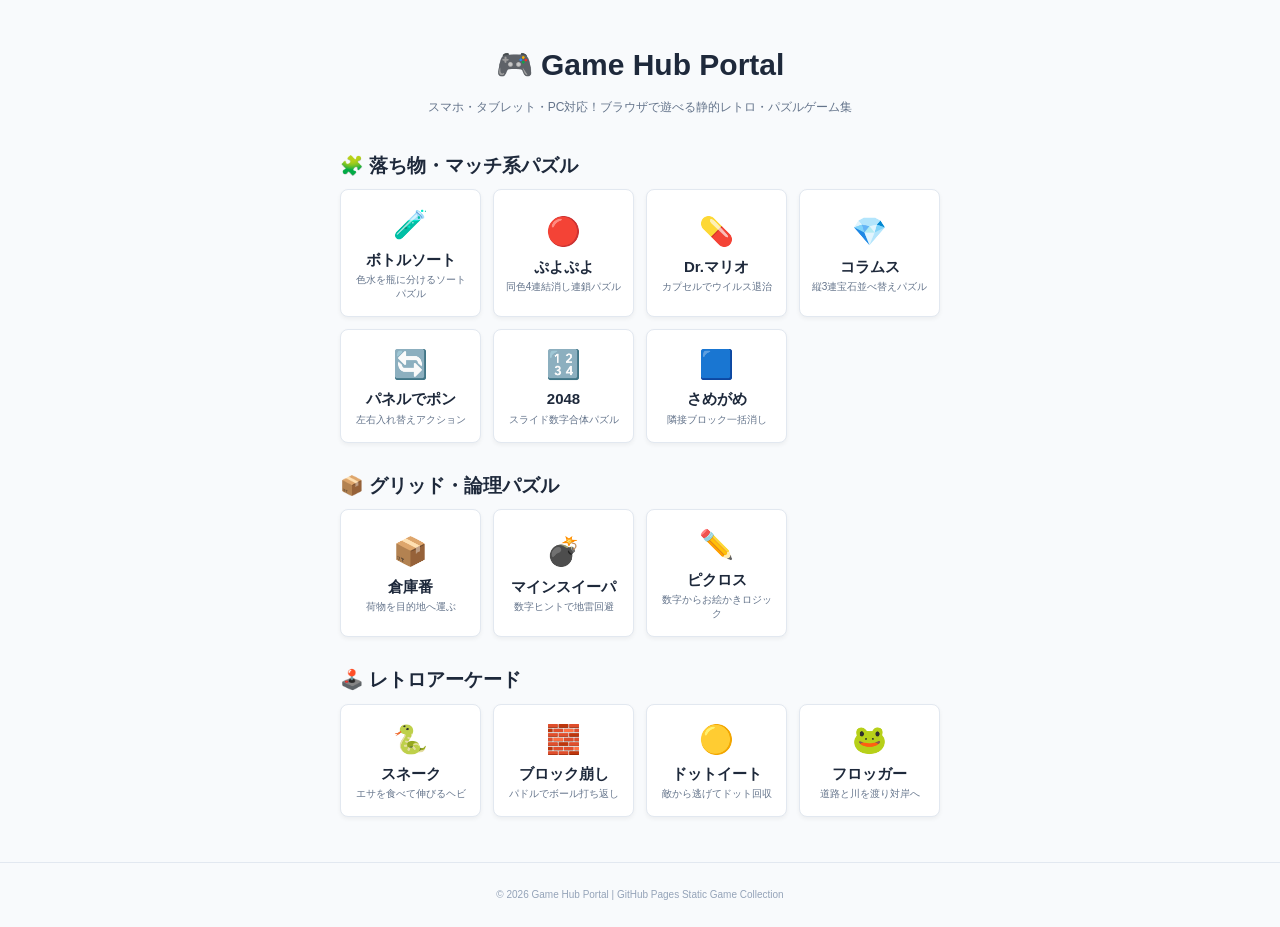
==== index.html @ 7e86e4aa "Initial commit: Mobile-responsive static game collection portal" ====
<!DOCTYPE html>
<html lang="ja">
<head>
  <meta charset="UTF-8">
  <meta name="viewport" content="width=device-width, minimum-scale=1.0">
  <title>Game Hub - レトロ・パズルゲーム集</title>
  <link rel="stylesheet" href="css/common.css">
  <style>
    .portal-header {
      text-align: center;
      padding: 2.0rem 0 1.0rem 0;
    }
    .category-section {
      margin-bottom: 3.0rem;
    }
    .game-grid {
      display: grid;
      grid-template-columns: repeat(auto-fill, minmax(140px, 1fr));
      gap: 1.2rem;
      margin-top: 1.0rem;
    }
    .game-card {
      background-color: var(--card-bg);
      border: 1px solid var(--card-border);
      border-radius: 0.8rem;
      padding: 1.5rem 1.0rem;
      text-align: center;
      text-decoration: none;
      color: var(--text-main);
      box-shadow: 0 2px 4px var(--shadow-color);
      display: flex;
      flex-direction: column;
      align-items: center;
      justify-content: center;
      transition: transform 0.2s ease, border-color 0.2s ease;
      min-height: 110px;
    }
    .game-card:active {
      transform: scale(0.96);
      border-color: var(--accent-color);
    }
    .game-icon {
      font-size: 2.8rem;
      margin-bottom: 0.5rem;
    }
    .game-name {
      font-size: 1.5rem;
      font-weight: 700;
      line-height: 1.3;
    }
    .game-desc {
      font-size: 1.0rem;
      color: var(--text-muted);
      margin-top: 0.4rem;
    }
  </style>
</head>
<body>

  <div class="container">
    <header class="portal-header">
      <h1 class="h1-title">🎮 Game Hub Portal</h1>
      <p class="description-s">スマホ・タブレット・PC対応！ブラウザで遊べる静的レトロ・パズルゲーム集</p>
    </header>

    <main>
      <!-- カテゴリー1: 落ち物・マッチ系パズル -->
      <section class="category-section">
        <h2 class="h2-heading">🧩 落ち物・マッチ系パズル</h2>
        <div class="game-grid">
          <a href="games/bottlegame/index.html" class="game-card">
            <div class="game-icon">🧪</div>
            <div class="game-name">ボトルソート</div>
            <div class="game-desc">色水を瓶に分けるソートパズル</div>
          </a>
          <a href="games/puyo/index.html" class="game-card">
            <div class="game-icon">🔴</div>
            <div class="game-name">ぷよぷよ</div>
            <div class="game-desc">同色4連結消し連鎖パズル</div>
          </a>
          <a href="games/drmario/index.html" class="game-card">
            <div class="game-icon">💊</div>
            <div class="game-name">Dr.マリオ</div>
            <div class="game-desc">カプセルでウイルス退治</div>
          </a>
          <a href="games/columns/index.html" class="game-card">
            <div class="game-icon">💎</div>
            <div class="game-name">コラムス</div>
            <div class="game-desc">縦3連宝石並べ替えパズル</div>
          </a>
          <a href="games/panepon/index.html" class="game-card">
            <div class="game-icon">🔄</div>
            <div class="game-name">パネルでポン</div>
            <div class="game-desc">左右入れ替えアクション</div>
          </a>
          <a href="games/game2048/index.html" class="game-card">
            <div class="game-icon">🔢</div>
            <div class="game-name">2048</div>
            <div class="game-desc">スライド数字合体パズル</div>
          </a>
          <a href="games/samegame/index.html" class="game-card">
            <div class="game-icon">🟦</div>
            <div class="game-name">さめがめ</div>
            <div class="game-desc">隣接ブロック一括消し</div>
          </a>
        </div>
      </section>

      <!-- カテゴリー2: グリッド・論理パズル -->
      <section class="category-section">
        <h2 class="h2-heading">📦 グリッド・論理パズル</h2>
        <div class="game-grid">
          <a href="games/soukoban/index.html" class="game-card">
            <div class="game-icon">📦</div>
            <div class="game-name">倉庫番</div>
            <div class="game-desc">荷物を目的地へ運ぶ</div>
          </a>
          <a href="games/minesweeper/index.html" class="game-card">
            <div class="game-icon">💣</div>
            <div class="game-name">マインスイーパ</div>
            <div class="game-desc">数字ヒントで地雷回避</div>
          </a>
          <a href="games/picross/index.html" class="game-card">
            <div class="game-icon">✏️</div>
            <div class="game-name">ピクロス</div>
            <div class="game-desc">数字からお絵かきロジック</div>
          </a>
        </div>
      </section>

      <!-- カテゴリー3: シンプル・レトロアーケード -->
      <section class="category-section">
        <h2 class="h2-heading">🕹️ レトロアーケード</h2>
        <div class="game-grid">
          <a href="games/snake/index.html" class="game-card">
            <div class="game-icon">🐍</div>
            <div class="game-name">スネーク</div>
            <div class="game-desc">エサを食べて伸びるヘビ</div>
          </a>
          <a href="games/breakout/index.html" class="game-card">
            <div class="game-icon">🧱</div>
            <div class="game-name">ブロック崩し</div>
            <div class="game-desc">パドルでボール打ち返し</div>
          </a>
          <a href="games/pacman/index.html" class="game-card">
            <div class="game-icon">🟡</div>
            <div class="game-name">ドットイート</div>
            <div class="game-desc">敵から逃げてドット回収</div>
          </a>
          <a href="games/frogger/index.html" class="game-card">
            <div class="game-icon">🐸</div>
            <div class="game-name">フロッガー</div>
            <div class="game-desc">道路と川を渡り対岸へ</div>
          </a>
        </div>
      </section>
    </main>
  </div>

  <footer id="game-footer"></footer>
  <script src="js/common.js"></script>
</body>
</html>
---- css/common.css ----
/* =========================================================
   common.css - スマホWebガイドライン準拠レスポンシブ共通CSS
   ========================================================= */

/* 1. フォントサイズの土台設定 (1.0rem = 10px 基準) */
html {
  font-size: 62.5%;
  box-sizing: border-box;
  -webkit-text-size-adjust: 100%;
}

*, *:before, *:after {
  box-sizing: inherit;
}

/* カラー変数（ライトモードデフォルト / ダークモード自動追従） */
:root {
  --bg-color: #f8fafc;
  --card-bg: #ffffff;
  --card-border: #e2e8f0;
  --text-main: #1e293b;
  --text-muted: #64748b;
  --text-detail: #94a3b8;
  --accent-color: #2563eb;
  --accent-hover: #1d4ed8;
  --accent-text: #ffffff;
  --header-bg: #ffffff;
  --header-border: #cbd5e1;
  --canvas-border: #3b82f6;
  --shadow-color: rgba(0, 0, 0, 0.05);
}

@media (prefers-color-scheme: dark) {
  :root {
    --bg-color: #121820;
    --card-bg: #1a202c;
    --card-border: #2d3748;
    --text-main: #f7fafc;
    --text-muted: #e2e8f0;
    --text-detail: #a0aec0;
    --accent-color: #3182ce;
    --accent-hover: #4299e1;
    --accent-text: #ffffff;
    --header-bg: #1a202c;
    --header-border: #2d3748;
    --canvas-border: #4299e1;
    --shadow-color: rgba(0, 0, 0, 0.3);
  }
}

/* 手動テーマ上書き用クラス（オプション） */
body.dark-mode {
  --bg-color: #121820;
  --card-bg: #1a202c;
  --card-border: #2d3748;
  --text-main: #f7fafc;
  --text-muted: #e2e8f0;
  --text-detail: #a0aec0;
  --accent-color: #3182ce;
  --accent-hover: #4299e1;
  --accent-text: #ffffff;
  --header-bg: #1a202c;
  --header-border: #2d3748;
  --canvas-border: #4299e1;
  --shadow-color: rgba(0, 0, 0, 0.3);
}

body.light-mode {
  --bg-color: #f8fafc;
  --card-bg: #ffffff;
  --card-border: #e2e8f0;
  --text-main: #1e293b;
  --text-muted: #64748b;
  --text-detail: #94a3b8;
  --accent-color: #2563eb;
  --accent-hover: #1d4ed8;
  --accent-text: #ffffff;
  --header-bg: #ffffff;
  --header-border: #cbd5e1;
  --canvas-border: #3b82f6;
  --shadow-color: rgba(0, 0, 0, 0.05);
}

body {
  margin: 0;
  padding: 0;
  background-color: var(--bg-color);
  color: var(--text-main);
  font-family: -apple-system, BlinkMacSystemFont, "Segoe UI", Roboto, "Helvetica Neue", Arial, sans-serif, "Apple Color Emoji", "Segoe UI Emoji";
  line-height: 1.4; /* ガイドライン準拠: 1.4〜1.7 */
  touch-action: manipulation; /* 連打・誤ズーム防止 */
  -webkit-user-select: none;  /* テキスト選択防止 */
  user-select: none;
  min-height: 100vh;
  display: flex;
  flex-direction: column;
}

/* 2. 左右余白 90% (画面幅見切れ防止) */
.container {
  width: 90%;
  max-width: 600px; /* スマホ閲覧基準、PC・タブレット表示時の過大拡大防止 */
  margin: 0 auto;
  padding: 1.5rem 0;
  flex: 1;
}

/* 3. フォントサイズのガイドライン統一ルール */
h1, .h1-title {
  font-size: 3.0rem; /* 30px / 太字 */
  font-weight: 700;
  line-height: 1.3;
  margin: 1.0rem 0 1.5rem 0;
  color: var(--text-main);
  text-align: center;
}

h2, .h2-heading {
  font-size: 1.9rem; /* 19px / 太字 */
  font-weight: 700;
  line-height: 1.4;
  margin: 1.5rem 0 1.0rem 0;
  color: var(--text-main);
}

p, .text-m, button, input {
  font-size: 1.5rem; /* 15px */
  line-height: 1.5;
}

.text-s, .description-s {
  font-size: 1.2rem; /* 12px */
  color: var(--text-muted);
  line-height: 1.4;
}

.text-ss, .info-ss {
  font-size: 1.0rem; /* 10px */
  color: var(--text-detail);
  line-height: 1.4;
}

/* ボタン共通スタイル */
.btn {
  display: inline-flex;
  align-items: center;
  justify-content: center;
  font-size: 1.5rem;
  font-weight: 600;
  padding: 0.8rem 1.6rem;
  border-radius: 0.6rem;
  background-color: var(--accent-color);
  color: var(--accent-text);
  border: none;
  cursor: pointer;
  text-decoration: none;
  transition: background-color 0.2s ease, transform 0.1s ease;
  min-height: 4.4rem; /* タッチ領域の標準サイズ (44px以上) */
  box-shadow: 0 2px 4px var(--shadow-color);
}

.btn:active {
  transform: scale(0.97);
  background-color: var(--accent-hover);
}

.btn-secondary {
  background-color: var(--card-bg);
  color: var(--text-main);
  border: 1px solid var(--card-border);
}

/* 共通ゲームヘッダー */
#game-header {
  width: 100%;
  background-color: var(--header-bg);
  border-bottom: 1px solid var(--header-border);
  padding: 1.0rem 5%;
  display: flex;
  align-items: center;
  justify-content: space-between;
  position: sticky;
  top: 0;
  z-index: 100;
  box-shadow: 0 2px 4px var(--shadow-color);
}

#game-header .header-title {
  font-size: 1.9rem;
  font-weight: 700;
  margin: 0;
  text-align: center;
  flex: 1;
}

#game-header .header-btn {
  font-size: 1.3rem;
  padding: 0.6rem 1.2rem;
  min-height: 3.6rem;
}

/* ゲーム表示コンテナ & キャンバス枠線 */
.game-container {
  display: flex;
  flex-direction: column;
  align-items: center;
  justify-content: center;
  width: 100%;
  margin: 1.5rem 0;
}

.game-canvas-wrapper {
  position: relative;
  width: 100%;
  max-width: 400px;
  aspect-ratio: 1 / 1.2; /* または柔軟に対応 */
  display: flex;
  justify-content: center;
  align-items: center;
}

canvas.game-canvas {
  background-color: var(--card-bg);
  border: 2px solid var(--canvas-border);
  border-radius: 0.8rem;
  max-width: 100%;
  height: auto;
  box-shadow: 0 4px 6px var(--shadow-color);
  touch-action: none; /* キャンバス操作時のスクロール防止 */
}

/* 操作パネル・タッチキーボードエリア */
.controls-panel {
  width: 100%;
  max-width: 400px;
  margin-top: 1.5rem;
  display: grid;
  grid-template-columns: repeat(3, 1fr);
  gap: 0.8rem;
}

.control-btn {
  background-color: var(--card-bg);
  border: 1px solid var(--card-border);
  color: var(--text-main);
  font-size: 1.8rem;
  font-weight: bold;
  padding: 1.2rem 0;
  border-radius: 0.8rem;
  display: flex;
  align-items: center;
  justify-content: center;
  touch-action: manipulation;
  box-shadow: 0 2px 4px var(--shadow-color);
}

.control-btn:active {
  background-color: var(--accent-color);
  color: var(--accent-text);
}

/* 操作説明カード */
.instructions-card {
  background-color: var(--card-bg);
  border: 1px solid var(--card-border);
  border-radius: 0.8rem;
  padding: 1.5rem;
  margin-top: 1.5rem;
  width: 100%;
  box-shadow: 0 2px 4px var(--shadow-color);
}

/* フッター */
footer {
  text-align: center;
  padding: 1.5rem 5%;
  font-size: 1.0rem;
  color: var(--text-detail);
  border-top: 1px solid var(--card-border);
  margin-top: auto;
}
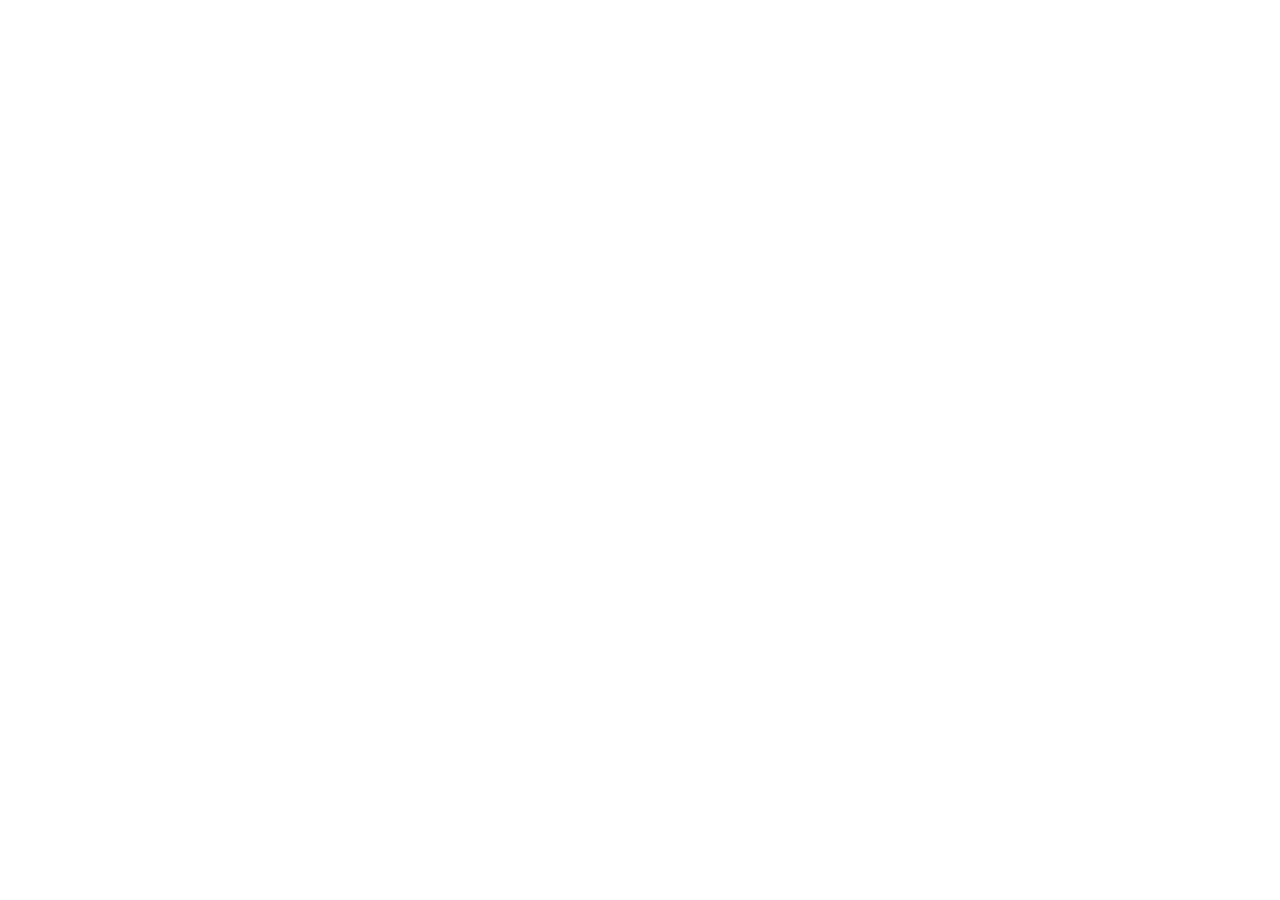
==== commit da123785: "ゲーム集を bottlegame リポジトリへ移転。旧 URL は転送ページに 公開先: https://yuu-git-mail.github.io/bottlegame/games/  Co-Au" ====
--- a/index.html
+++ b/index.html
@@ -1,163 +1,15 @@
 <!DOCTYPE html>
 <html lang="ja">
 <head>
-  <meta charset="UTF-8">
-  <meta name="viewport" content="width=device-width, minimum-scale=1.0">
-  <title>Game Hub - レトロ・パズルゲーム集</title>
-  <link rel="stylesheet" href="css/common.css">
-  <style>
-    .portal-header {
-      text-align: center;
-      padding: 2.0rem 0 1.0rem 0;
-    }
-    .category-section {
-      margin-bottom: 3.0rem;
-    }
-    .game-grid {
-      display: grid;
-      grid-template-columns: repeat(auto-fill, minmax(140px, 1fr));
-      gap: 1.2rem;
-      margin-top: 1.0rem;
-    }
-    .game-card {
-      background-color: var(--card-bg);
-      border: 1px solid var(--card-border);
-      border-radius: 0.8rem;
-      padding: 1.5rem 1.0rem;
-      text-align: center;
-      text-decoration: none;
-      color: var(--text-main);
-      box-shadow: 0 2px 4px var(--shadow-color);
-      display: flex;
-      flex-direction: column;
-      align-items: center;
-      justify-content: center;
-      transition: transform 0.2s ease, border-color 0.2s ease;
-      min-height: 110px;
-    }
-    .game-card:active {
-      transform: scale(0.96);
-      border-color: var(--accent-color);
-    }
-    .game-icon {
-      font-size: 2.8rem;
-      margin-bottom: 0.5rem;
-    }
-    .game-name {
-      font-size: 1.5rem;
-      font-weight: 700;
-      line-height: 1.3;
-    }
-    .game-desc {
-      font-size: 1.0rem;
-      color: var(--text-muted);
-      margin-top: 0.4rem;
-    }
-  </style>
+<meta charset="UTF-8">
+<meta name="viewport" content="width=device-width, initial-scale=1.0">
+<meta http-equiv="refresh" content="0; url=https://yuu-git-mail.github.io/bottlegame/games/">
+<link rel="canonical" href="https://yuu-git-mail.github.io/bottlegame/games/">
+<title>移動しました</title>
+<style>body{font-family:system-ui,sans-serif;background:#1a1a2e;color:#f4f4ff;display:flex;align-items:center;justify-content:center;height:100vh;margin:0;text-align:center;padding:16px}a{color:#b9b9ff;font-size:20px}</style>
 </head>
 <body>
-
-  <div class="container">
-    <header class="portal-header">
-      <h1 class="h1-title">🎮 Game Hub Portal</h1>
-      <p class="description-s">スマホ・タブレット・PC対応！ブラウザで遊べる静的レトロ・パズルゲーム集</p>
-    </header>
-
-    <main>
-      <!-- カテゴリー1: 落ち物・マッチ系パズル -->
-      <section class="category-section">
-        <h2 class="h2-heading">🧩 落ち物・マッチ系パズル</h2>
-        <div class="game-grid">
-          <a href="games/bottlegame/index.html" class="game-card">
-            <div class="game-icon">🧪</div>
-            <div class="game-name">ボトルソート</div>
-            <div class="game-desc">色水を瓶に分けるソートパズル</div>
-          </a>
-          <a href="games/puyo/index.html" class="game-card">
-            <div class="game-icon">🔴</div>
-            <div class="game-name">ぷよぷよ</div>
-            <div class="game-desc">同色4連結消し連鎖パズル</div>
-          </a>
-          <a href="games/drmario/index.html" class="game-card">
-            <div class="game-icon">💊</div>
-            <div class="game-name">Dr.マリオ</div>
-            <div class="game-desc">カプセルでウイルス退治</div>
-          </a>
-          <a href="games/columns/index.html" class="game-card">
-            <div class="game-icon">💎</div>
-            <div class="game-name">コラムス</div>
-            <div class="game-desc">縦3連宝石並べ替えパズル</div>
-          </a>
-          <a href="games/panepon/index.html" class="game-card">
-            <div class="game-icon">🔄</div>
-            <div class="game-name">パネルでポン</div>
-            <div class="game-desc">左右入れ替えアクション</div>
-          </a>
-          <a href="games/game2048/index.html" class="game-card">
-            <div class="game-icon">🔢</div>
-            <div class="game-name">2048</div>
-            <div class="game-desc">スライド数字合体パズル</div>
-          </a>
-          <a href="games/samegame/index.html" class="game-card">
-            <div class="game-icon">🟦</div>
-            <div class="game-name">さめがめ</div>
-            <div class="game-desc">隣接ブロック一括消し</div>
-          </a>
-        </div>
-      </section>
-
-      <!-- カテゴリー2: グリッド・論理パズル -->
-      <section class="category-section">
-        <h2 class="h2-heading">📦 グリッド・論理パズル</h2>
-        <div class="game-grid">
-          <a href="games/soukoban/index.html" class="game-card">
-            <div class="game-icon">📦</div>
-            <div class="game-name">倉庫番</div>
-            <div class="game-desc">荷物を目的地へ運ぶ</div>
-          </a>
-          <a href="games/minesweeper/index.html" class="game-card">
-            <div class="game-icon">💣</div>
-            <div class="game-name">マインスイーパ</div>
-            <div class="game-desc">数字ヒントで地雷回避</div>
-          </a>
-          <a href="games/picross/index.html" class="game-card">
-            <div class="game-icon">✏️</div>
-            <div class="game-name">ピクロス</div>
-            <div class="game-desc">数字からお絵かきロジック</div>
-          </a>
-        </div>
-      </section>
-
-      <!-- カテゴリー3: シンプル・レトロアーケード -->
-      <section class="category-section">
-        <h2 class="h2-heading">🕹️ レトロアーケード</h2>
-        <div class="game-grid">
-          <a href="games/snake/index.html" class="game-card">
-            <div class="game-icon">🐍</div>
-            <div class="game-name">スネーク</div>
-            <div class="game-desc">エサを食べて伸びるヘビ</div>
-          </a>
-          <a href="games/breakout/index.html" class="game-card">
-            <div class="game-icon">🧱</div>
-            <div class="game-name">ブロック崩し</div>
-            <div class="game-desc">パドルでボール打ち返し</div>
-          </a>
-          <a href="games/pacman/index.html" class="game-card">
-            <div class="game-icon">🟡</div>
-            <div class="game-name">ドットイート</div>
-            <div class="game-desc">敵から逃げてドット回収</div>
-          </a>
-          <a href="games/frogger/index.html" class="game-card">
-            <div class="game-icon">🐸</div>
-            <div class="game-name">フロッガー</div>
-            <div class="game-desc">道路と川を渡り対岸へ</div>
-          </a>
-        </div>
-      </section>
-    </main>
-  </div>
-
-  <footer id="game-footer"></footer>
-  <script src="js/common.js"></script>
+<p>ゲーム集 は引っ越しました。<br><a href="https://yuu-git-mail.github.io/bottlegame/games/">https://yuu-git-mail.github.io/bottlegame/games/</a><br><small>自動で移動しない場合は上のリンクを押してください。ブックマークの更新をおすすめします。</small></p>
+<script>location.replace("https://yuu-git-mail.github.io/bottlegame/games/");</script>
 </body>
 </html>
